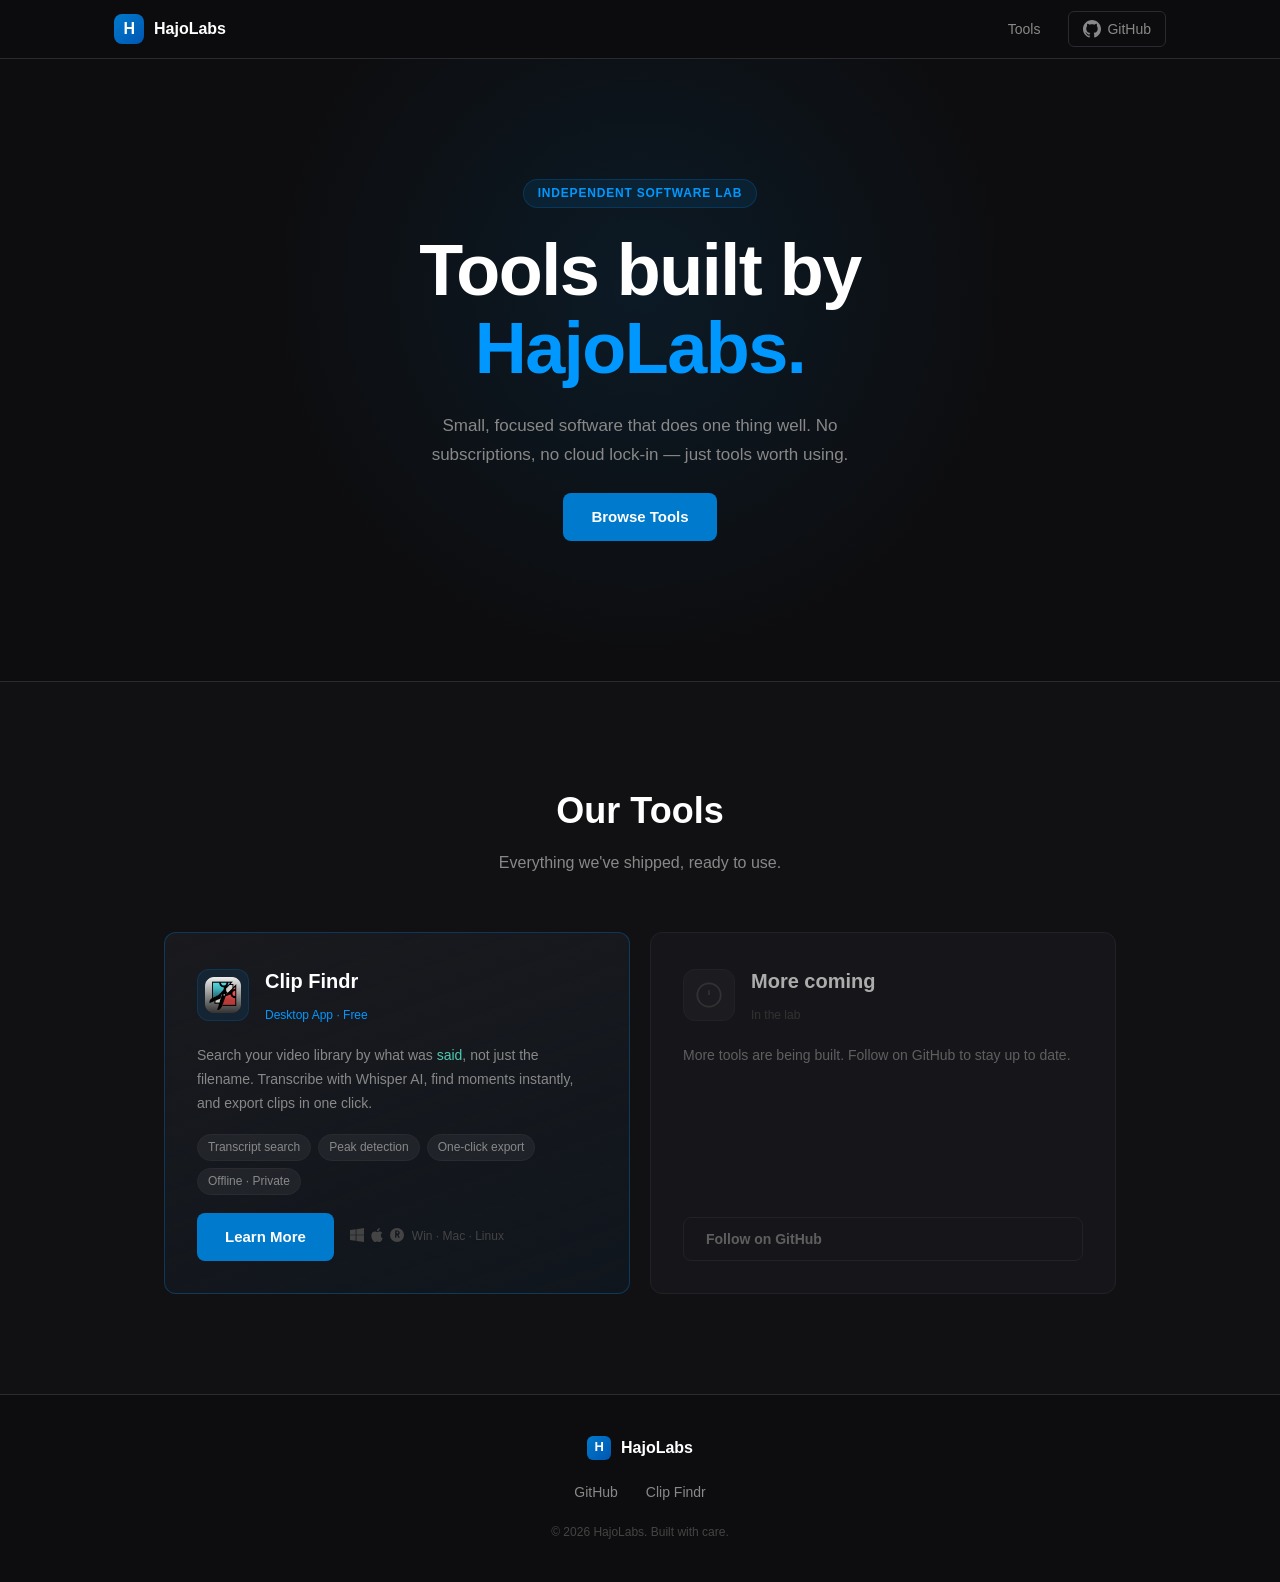
==== index.html @ a6c8dc25 "Initial commit: migrate HajoLabs site from clip-findr repo" ====
<!DOCTYPE html>
<html lang="en">
<head>
  <meta charset="UTF-8" />
  <meta name="viewport" content="width=device-width, initial-scale=1.0" />
  <title>HajoLabs — Tools worth using</title>
  <link rel="icon" type="image/webp" href="clipfindr/peaklogo.webp" />
  <link rel="stylesheet" href="style.css" />
</head>
<body>

  <!-- Nav -->
  <nav class="nav">
    <div class="nav-inner">
      <a href="#" class="nav-brand">
        <div class="brand-icon">H</div>
        <span>HajoLabs</span>
      </a>
      <div class="nav-links">
        <a href="#tools">Tools</a>
        <a href="https://github.com/joshsantiago04" target="_blank" class="nav-github">
          <svg width="18" height="18" viewBox="0 0 24 24" fill="currentColor">
            <path d="M12 0C5.37 0 0 5.37 0 12c0 5.3 3.438 9.8 8.205 11.385.6.113.82-.258.82-.577 0-.285-.01-1.04-.015-2.04-3.338.724-4.042-1.61-4.042-1.61-.546-1.385-1.335-1.755-1.335-1.755-1.087-.744.084-.729.084-.729 1.205.084 1.838 1.236 1.838 1.236 1.07 1.835 2.809 1.305 3.495.998.108-.776.417-1.305.76-1.605-2.665-.3-5.466-1.332-5.466-5.93 0-1.31.465-2.38 1.235-3.22-.135-.303-.54-1.523.105-3.176 0 0 1.005-.322 3.3 1.23.96-.267 1.98-.399 3-.405 1.02.006 2.04.138 3 .405 2.28-1.552 3.285-1.23 3.285-1.23.645 1.653.24 2.873.12 3.176.765.84 1.23 1.91 1.23 3.22 0 4.61-2.805 5.625-5.475 5.92.42.36.81 1.096.81 2.22 0 1.606-.015 2.896-.015 3.286 0 .315.21.69.825.57C20.565 21.795 24 17.295 24 12c0-6.63-5.37-12-12-12z"/>
          </svg>
          GitHub
        </a>
      </div>
    </div>
  </nav>

  <!-- Hero -->
  <section class="hero">
    <div class="hero-glow"></div>
    <div class="hero-center">
      <div class="hero-badge">Independent Software Lab</div>
      <h1 class="hero-title">
        Tools built by<br/>
        <span class="accent">HajoLabs.</span>
      </h1>
      <p class="hero-sub">
        Small, focused software that does one thing well.
        No subscriptions, no cloud lock-in — just tools worth using.
      </p>
      <a href="#tools" class="btn-primary">Browse Tools</a>
    </div>
  </section>

  <!-- Tools -->
  <section class="tools" id="tools">
    <div class="section-inner">
      <h2 class="section-title">Our Tools</h2>
      <p class="section-sub">Everything we've shipped, ready to use.</p>

      <div class="tool-grid">

        <!-- Clip Findr -->
        <div class="tool-card featured">
          <div class="tool-header">
            <div class="tool-icon cf">
              <img src="clipfindr/peaklogo.webp" alt="Clip Findr" />
            </div>
            <div class="tool-meta">
              <h3>Clip Findr</h3>
              <span class="tool-tag">Desktop App · Free</span>
            </div>
          </div>
          <p class="tool-desc">
            Search your video library by what was <em>said</em>, not just the filename.
            Transcribe with Whisper AI, find moments instantly, and export clips in one click.
          </p>
          <div class="tool-features">
            <span>Transcript search</span>
            <span>Peak detection</span>
            <span>One-click export</span>
            <span>Offline · Private</span>
          </div>
          <div class="tool-actions">
            <a href="clipfindr/" class="btn-primary">Learn More</a>
            <div class="tool-platforms">
              <span title="Windows">
                <svg width="14" height="14" viewBox="0 0 24 24" fill="currentColor">
                  <path d="M0 3.449L9.75 2.1v9.451H0m10.949-9.602L24 0v11.4H10.949M0 12.6h9.75v9.451L0 20.699M10.949 12.6H24V24l-12.9-1.801"/>
                </svg>
              </span>
              <span title="macOS">
                <svg width="14" height="14" viewBox="0 0 24 24" fill="currentColor">
                  <path d="M12.152 6.896c-.948 0-2.415-1.078-3.96-1.04-2.04.027-3.91 1.183-4.961 3.014-2.117 3.675-.546 9.103 1.519 12.09 1.013 1.454 2.208 3.09 3.792 3.039 1.52-.065 2.09-.987 3.935-.987 1.831 0 2.35.987 3.96.948 1.637-.026 2.676-1.48 3.676-2.948 1.156-1.688 1.636-3.325 1.662-3.415-.039-.013-3.182-1.221-3.22-4.857-.026-3.04 2.48-4.494 2.597-4.559-1.429-2.09-3.623-2.324-4.39-2.376-2-.156-3.675 1.09-4.61 1.09zM15.53 3.83c.843-1.012 1.4-2.427 1.245-3.83-1.207.052-2.662.805-3.532 1.818-.78.896-1.454 2.338-1.273 3.714 1.338.104 2.715-.688 3.559-1.701"/>
                </svg>
              </span>
              <span title="Linux">
                <svg width="14" height="14" viewBox="0 0 24 24" fill="currentColor">
                  <path d="M12 0a12 12 0 1 0 0 24A12 12 0 0 0 12 0zm-.5 4.17c.86-.03 1.74.17 2.55.55.64.29 1.2.72 1.64 1.27.61.74.92 1.7.88 2.64-.03.8-.31 1.58-.78 2.22-.36.48-.83.86-1.36 1.12l2.55 4.8h-2.45l-2.3-4.33h-1.27v4.33H8.87V4.27c.54-.08 1.09-.12 1.63-.1zm-.34 1.8v3.44h1.1c.55 0 1.1-.15 1.5-.5.35-.32.55-.78.53-1.25.02-.47-.16-.94-.5-1.27-.41-.35-.95-.5-1.49-.47l-1.14.05z"/>
                </svg>
              </span>
              <span class="platform-label">Win · Mac · Linux</span>
            </div>
          </div>
        </div>

        <!-- More coming soon -->
        <div class="tool-card coming-soon">
          <div class="tool-header">
            <div class="tool-icon placeholder">
              <svg width="28" height="28" viewBox="0 0 24 24" fill="none" stroke="currentColor" stroke-width="1.5">
                <circle cx="12" cy="12" r="10"/>
                <path d="M12 8v4M12 16h.01"/>
              </svg>
            </div>
            <div class="tool-meta">
              <h3>More coming</h3>
              <span class="tool-tag">In the lab</span>
            </div>
          </div>
          <p class="tool-desc">
            More tools are being built. Follow on GitHub to stay up to date.
          </p>
          <a href="https://github.com/joshsantiago04" target="_blank" class="btn-ghost">Follow on GitHub</a>
        </div>

      </div>
    </div>
  </section>

  <!-- Footer -->
  <footer class="footer">
    <div class="footer-inner">
      <div class="footer-brand">
        <div class="brand-icon sm">H</div>
        <span>HajoLabs</span>
      </div>
      <div class="footer-links">
        <a href="https://github.com/joshsantiago04" target="_blank">GitHub</a>
        <a href="clipfindr/">Clip Findr</a>
      </div>
      <p class="footer-copy">© 2026 HajoLabs. Built with care.</p>
    </div>
  </footer>

</body>
</html>
---- style.css ----
/* ── Reset & Base ── */
*, *::before, *::after {
  box-sizing: border-box;
  margin: 0;
  padding: 0;
}

:root {
  --bg:       #0d0d0f;
  --bg2:      #111114;
  --card:     #1a1a1e;
  --card2:    #1e1e22;
  --border:   #2a2a30;
  --accent:   #007acc;
  --accent2:  #0098ff;
  --green:    #2d6a4f;
  --green2:   #4ec9b0;
  --text:     #e0e0e0;
  --muted:    #888;
  --faint:    #444;
  --radius:   12px;
}

html { scroll-behavior: smooth; }

body {
  background: var(--bg);
  color: var(--text);
  font-family: -apple-system, BlinkMacSystemFont, 'Segoe UI', Roboto, sans-serif;
  line-height: 1.6;
  -webkit-font-smoothing: antialiased;
}

a { color: inherit; text-decoration: none; }

/* ── Brand Icon ── */
.brand-icon {
  width: 30px;
  height: 30px;
  border-radius: 8px;
  background: linear-gradient(135deg, var(--accent) 0%, #0056b3 100%);
  color: #fff;
  font-size: 16px;
  font-weight: 800;
  display: flex;
  align-items: center;
  justify-content: center;
  flex-shrink: 0;
  letter-spacing: -0.5px;
}

.brand-icon.sm {
  width: 24px;
  height: 24px;
  font-size: 13px;
  border-radius: 6px;
}

/* ── Nav ── */
.nav {
  position: sticky;
  top: 0;
  z-index: 100;
  background: rgba(13, 13, 15, 0.85);
  backdrop-filter: blur(12px);
  border-bottom: 1px solid var(--border);
}

.nav-inner {
  max-width: 1100px;
  margin: 0 auto;
  padding: 0 24px;
  height: 58px;
  display: flex;
  align-items: center;
  justify-content: space-between;
}

.nav-brand {
  display: flex;
  align-items: center;
  gap: 10px;
  font-weight: 700;
  font-size: 16px;
  color: #fff;
}

.nav-links {
  display: flex;
  align-items: center;
  gap: 28px;
  font-size: 14px;
  color: var(--muted);
}

.nav-links a { transition: color 0.15s; }
.nav-links a:hover { color: #fff; }

.nav-github {
  display: flex;
  align-items: center;
  gap: 6px;
  padding: 6px 14px;
  border: 1px solid var(--border);
  border-radius: 6px;
  transition: border-color 0.15s, color 0.15s !important;
}

.nav-github:hover {
  border-color: var(--faint);
  color: #fff !important;
}

/* ── Hero ── */
.hero {
  position: relative;
  overflow: hidden;
  padding: 120px 24px 140px;
  text-align: center;
  display: flex;
  flex-direction: column;
  align-items: center;
}

.hero-glow {
  position: absolute;
  top: 50%;
  left: 50%;
  transform: translate(-50%, -60%);
  width: 800px;
  height: 800px;
  background: radial-gradient(circle, rgba(0, 122, 204, 0.12) 0%, transparent 65%);
  pointer-events: none;
  z-index: 0;
}

.hero-center {
  position: relative;
  z-index: 1;
  max-width: 640px;
  width: 100%;
  display: flex;
  flex-direction: column;
  align-items: center;
  gap: 24px;
}

.hero-badge {
  display: inline-flex;
  align-items: center;
  padding: 4px 14px;
  background: rgba(0, 122, 204, 0.12);
  border: 1px solid rgba(0, 122, 204, 0.25);
  border-radius: 999px;
  font-size: 12px;
  font-weight: 600;
  text-transform: uppercase;
  letter-spacing: 0.8px;
  color: var(--accent2);
}

.hero-title {
  font-size: clamp(44px, 7vw, 72px);
  font-weight: 800;
  line-height: 1.08;
  color: #fff;
  letter-spacing: -1.5px;
}

.hero-title .accent {
  color: var(--accent2);
}

.hero-sub {
  font-size: 17px;
  color: var(--muted);
  line-height: 1.7;
  max-width: 480px;
}

/* ── Buttons ── */
.btn-primary {
  display: inline-block;
  padding: 12px 28px;
  background: var(--accent);
  color: #fff;
  font-size: 15px;
  font-weight: 600;
  border-radius: 8px;
  transition: background 0.15s, transform 0.1s;
}

.btn-primary:hover {
  background: var(--accent2);
  transform: translateY(-1px);
}

.btn-ghost {
  display: inline-block;
  padding: 10px 22px;
  background: transparent;
  color: var(--muted);
  font-size: 14px;
  font-weight: 600;
  border: 1px solid var(--border);
  border-radius: 8px;
  transition: border-color 0.15s, color 0.15s;
}

.btn-ghost:hover {
  border-color: var(--faint);
  color: #fff;
}

/* ── Sections ── */
.section-inner {
  max-width: 1000px;
  margin: 0 auto;
  padding: 0 24px;
}

.section-title {
  font-size: clamp(26px, 4vw, 36px);
  font-weight: 700;
  color: #fff;
  text-align: center;
  margin-bottom: 10px;
}

.section-sub {
  color: var(--muted);
  text-align: center;
  font-size: 16px;
  margin-bottom: 56px;
}

/* ── Tools Section ── */
.tools {
  padding: 100px 24px;
  background: var(--bg2);
  border-top: 1px solid var(--border);
}

.tool-grid {
  display: grid;
  grid-template-columns: repeat(2, 1fr);
  gap: 20px;
}

.tool-card {
  background: var(--card);
  border: 1px solid var(--border);
  border-radius: var(--radius);
  padding: 32px;
  display: flex;
  flex-direction: column;
  gap: 18px;
  transition: border-color 0.2s, transform 0.2s;
}

.tool-card:hover {
  border-color: var(--faint);
  transform: translateY(-2px);
}

.tool-card.featured {
  border-color: rgba(0, 122, 204, 0.35);
  background: linear-gradient(160deg, var(--card) 0%, rgba(0,122,204,0.05) 100%);
}

.tool-card.coming-soon {
  opacity: 0.65;
}

.tool-header {
  display: flex;
  align-items: center;
  gap: 16px;
}

.tool-icon {
  width: 52px;
  height: 52px;
  min-width: 52px;
  border-radius: 12px;
  display: flex;
  align-items: center;
  justify-content: center;
  flex-shrink: 0;
  overflow: hidden;
}

.tool-icon.cf {
  background: rgba(0,122,204,0.12);
  border: 1px solid rgba(0,122,204,0.2);
}

.tool-icon.cf img {
  width: 36px;
  height: 36px;
  max-width: 36px;
  max-height: 36px;
  object-fit: contain;
  display: block;
}

.tool-icon.placeholder {
  background: rgba(255,255,255,0.04);
  border: 1px solid var(--border);
  color: var(--faint);
}

.tool-meta h3 {
  font-size: 20px;
  font-weight: 700;
  color: #fff;
  margin-bottom: 4px;
}

.tool-tag {
  font-size: 12px;
  color: var(--accent2);
  font-weight: 500;
}

.coming-soon .tool-tag {
  color: var(--faint);
}

.tool-desc {
  font-size: 14px;
  color: var(--muted);
  line-height: 1.7;
  flex: 1;
}

.tool-desc em {
  font-style: normal;
  color: var(--green2);
  font-weight: 500;
}

.tool-features {
  display: flex;
  flex-wrap: wrap;
  gap: 7px;
}

.tool-features span {
  padding: 3px 10px;
  background: rgba(255,255,255,0.05);
  border: 1px solid var(--border);
  border-radius: 999px;
  font-size: 12px;
  color: var(--muted);
}

.tool-actions {
  display: flex;
  align-items: center;
  gap: 16px;
  flex-wrap: wrap;
}

.tool-platforms {
  display: flex;
  align-items: center;
  gap: 6px;
  color: var(--faint);
}

.tool-platforms svg { flex-shrink: 0; }

.platform-label {
  font-size: 12px;
  color: var(--faint);
  margin-left: 2px;
}

/* ── Footer ── */
.footer {
  border-top: 1px solid var(--border);
  padding: 40px 24px;
}

.footer-inner {
  max-width: 1100px;
  margin: 0 auto;
  display: flex;
  flex-direction: column;
  align-items: center;
  gap: 20px;
}

.footer-brand {
  display: flex;
  align-items: center;
  gap: 10px;
  font-weight: 700;
  color: #fff;
}

.footer-links {
  display: flex;
  gap: 28px;
  font-size: 14px;
  color: var(--muted);
}

.footer-links a { transition: color 0.15s; }
.footer-links a:hover { color: #fff; }

.footer-copy {
  font-size: 12px;
  color: var(--faint);
}

/* ── Responsive ── */
@media (max-width: 700px) {
  .hero { padding: 80px 24px 100px; }
  .tool-grid { grid-template-columns: 1fr; }
  .nav-links a:not(.nav-github) { display: none; }
}
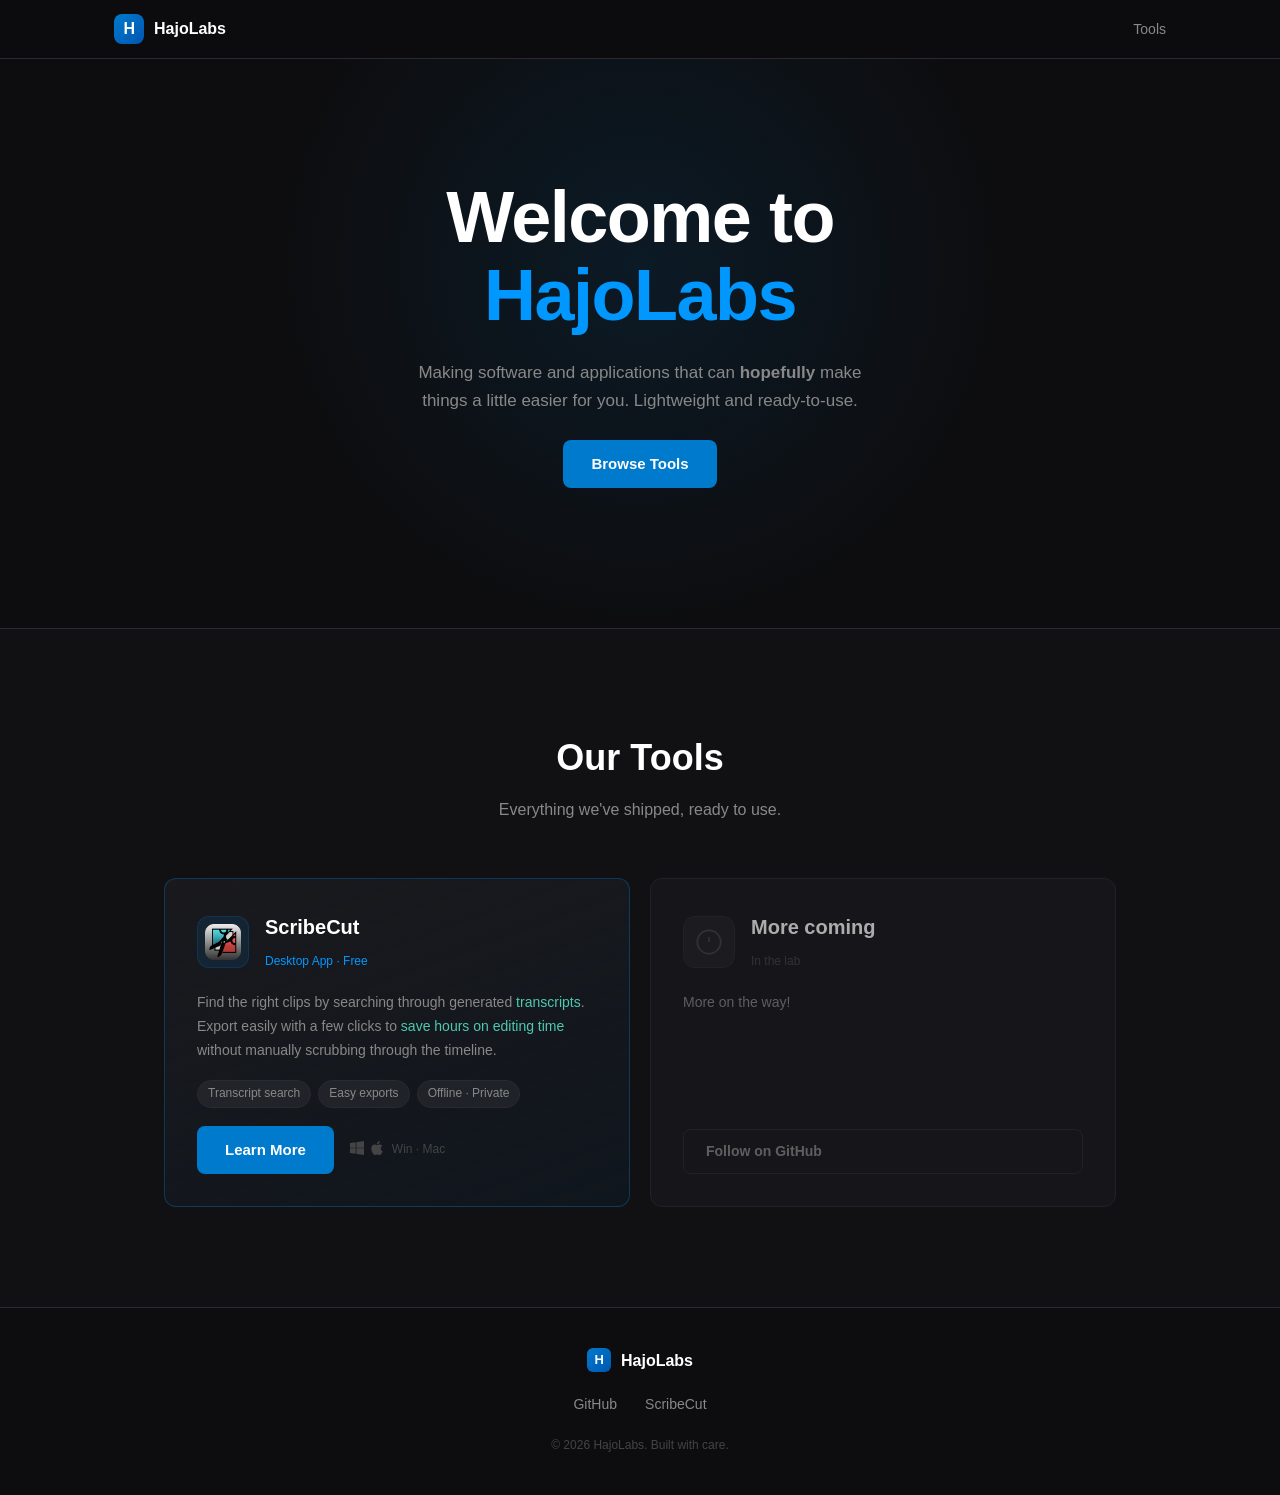
==== commit 836cd3b9: "Update HajoLabs site and ScribeCut landing page" ====
--- a/index.html
+++ b/index.html
@@ -1,140 +1,160 @@
-<!DOCTYPE html>
+<!doctype html>
 <html lang="en">
-<head>
-  <meta charset="UTF-8" />
-  <meta name="viewport" content="width=device-width, initial-scale=1.0" />
-  <title>HajoLabs — Tools worth using</title>
-  <link rel="icon" type="image/webp" href="clipfindr/peaklogo.webp" />
-  <link rel="stylesheet" href="style.css" />
-</head>
-<body>
+    <head>
+        <meta charset="UTF-8" />
+        <meta name="viewport" content="width=device-width, initial-scale=1.0" />
+        <title>HajoLabs — Lightweight Desktop Tools</title>
+        <link rel="icon" type="image/webp" href="scribecut/peaklogo.webp" />
+        <link rel="stylesheet" href="style.css" />
+    </head>
+    <body>
+        <!-- Nav -->
+        <nav class="nav">
+            <div class="nav-inner">
+                <a href="#" class="nav-brand">
+                    <div class="brand-icon">H</div>
+                    <span>HajoLabs</span>
+                </a>
+                <div class="nav-links">
+                    <a href="#tools">Tools</a>
+                </div>
+            </div>
+        </nav>
 
-  <!-- Nav -->
-  <nav class="nav">
-    <div class="nav-inner">
-      <a href="#" class="nav-brand">
-        <div class="brand-icon">H</div>
-        <span>HajoLabs</span>
-      </a>
-      <div class="nav-links">
-        <a href="#tools">Tools</a>
-        <a href="https://github.com/joshsantiago04" target="_blank" class="nav-github">
-          <svg width="18" height="18" viewBox="0 0 24 24" fill="currentColor">
-            <path d="M12 0C5.37 0 0 5.37 0 12c0 5.3 3.438 9.8 8.205 11.385.6.113.82-.258.82-.577 0-.285-.01-1.04-.015-2.04-3.338.724-4.042-1.61-4.042-1.61-.546-1.385-1.335-1.755-1.335-1.755-1.087-.744.084-.729.084-.729 1.205.084 1.838 1.236 1.838 1.236 1.07 1.835 2.809 1.305 3.495.998.108-.776.417-1.305.76-1.605-2.665-.3-5.466-1.332-5.466-5.93 0-1.31.465-2.38 1.235-3.22-.135-.303-.54-1.523.105-3.176 0 0 1.005-.322 3.3 1.23.96-.267 1.98-.399 3-.405 1.02.006 2.04.138 3 .405 2.28-1.552 3.285-1.23 3.285-1.23.645 1.653.24 2.873.12 3.176.765.84 1.23 1.91 1.23 3.22 0 4.61-2.805 5.625-5.475 5.92.42.36.81 1.096.81 2.22 0 1.606-.015 2.896-.015 3.286 0 .315.21.69.825.57C20.565 21.795 24 17.295 24 12c0-6.63-5.37-12-12-12z"/>
-          </svg>
-          GitHub
-        </a>
-      </div>
-    </div>
-  </nav>
+        <!-- Hero -->
+        <section class="hero">
+            <div class="hero-glow"></div>
+            <div class="hero-center">
+                <h1 class="hero-title">
+                    Welcome to <br />
+                    <span class="accent">HajoLabs</span>
+                </h1>
+                <p class="hero-sub">
+                    Making software and applications that can
+                    <b>hopefully</b> make things a little easier for you.
+                    Lightweight and ready-to-use.
+                </p>
+                <a href="#tools" class="btn-primary">Browse Tools</a>
+            </div>
+        </section>
 
-  <!-- Hero -->
-  <section class="hero">
-    <div class="hero-glow"></div>
-    <div class="hero-center">
-      <div class="hero-badge">Independent Software Lab</div>
-      <h1 class="hero-title">
-        Tools built by<br/>
-        <span class="accent">HajoLabs.</span>
-      </h1>
-      <p class="hero-sub">
-        Small, focused software that does one thing well.
-        No subscriptions, no cloud lock-in — just tools worth using.
-      </p>
-      <a href="#tools" class="btn-primary">Browse Tools</a>
-    </div>
-  </section>
+        <!-- Tools -->
+        <section class="tools" id="tools">
+            <div class="section-inner">
+                <h2 class="section-title">Our Tools</h2>
+                <p class="section-sub">
+                    Everything we've shipped, ready to use.
+                </p>
 
-  <!-- Tools -->
-  <section class="tools" id="tools">
-    <div class="section-inner">
-      <h2 class="section-title">Our Tools</h2>
-      <p class="section-sub">Everything we've shipped, ready to use.</p>
+                <div class="tool-grid">
+                    <!-- ScribeCut -->
+                    <div class="tool-card featured">
+                        <div class="tool-header">
+                            <div class="tool-icon cf">
+                                <img
+                                    src="scribecut/peaklogo.webp"
+                                    alt="ScribeCut"
+                                />
+                            </div>
+                            <div class="tool-meta">
+                                <h3>ScribeCut</h3>
+                                <span class="tool-tag">Desktop App · Free</span>
+                            </div>
+                        </div>
+                        <p class="tool-desc">
+                            Find the right clips by searching through generated
+                            <em>transcripts</em>. Export easily with a few
+                            clicks to
+                            <em>save hours on editing time</em> without manually
+                            scrubbing through the timeline.
+                        </p>
+                        <div class="tool-features">
+                            <span>Transcript search</span>
+                            <span>Easy exports</span>
+                            <span>Offline · Private</span>
+                        </div>
+                        <div class="tool-actions">
+                            <a href="scribecut/" class="btn-primary"
+                                >Learn More</a
+                            >
+                            <div class="tool-platforms">
+                                <span title="Windows">
+                                    <svg
+                                        width="14"
+                                        height="14"
+                                        viewBox="0 0 24 24"
+                                        fill="currentColor"
+                                    >
+                                        <path
+                                            d="M0 3.449L9.75 2.1v9.451H0m10.949-9.602L24 0v11.4H10.949M0 12.6h9.75v9.451L0 20.699M10.949 12.6H24V24l-12.9-1.801"
+                                        />
+                                    </svg>
+                                </span>
+                                <span title="macOS">
+                                    <svg
+                                        width="14"
+                                        height="14"
+                                        viewBox="0 0 24 24"
+                                        fill="currentColor"
+                                    >
+                                        <path
+                                            d="M12.152 6.896c-.948 0-2.415-1.078-3.96-1.04-2.04.027-3.91 1.183-4.961 3.014-2.117 3.675-.546 9.103 1.519 12.09 1.013 1.454 2.208 3.09 3.792 3.039 1.52-.065 2.09-.987 3.935-.987 1.831 0 2.35.987 3.96.948 1.637-.026 2.676-1.48 3.676-2.948 1.156-1.688 1.636-3.325 1.662-3.415-.039-.013-3.182-1.221-3.22-4.857-.026-3.04 2.48-4.494 2.597-4.559-1.429-2.09-3.623-2.324-4.39-2.376-2-.156-3.675 1.09-4.61 1.09zM15.53 3.83c.843-1.012 1.4-2.427 1.245-3.83-1.207.052-2.662.805-3.532 1.818-.78.896-1.454 2.338-1.273 3.714 1.338.104 2.715-.688 3.559-1.701"
+                                        />
+                                    </svg>
+                                </span>
+                                <span class="platform-label">Win · Mac</span>
+                            </div>
+                        </div>
+                    </div>
 
-      <div class="tool-grid">
+                    <!-- More coming soon -->
+                    <div class="tool-card coming-soon">
+                        <div class="tool-header">
+                            <div class="tool-icon placeholder">
+                                <svg
+                                    width="28"
+                                    height="28"
+                                    viewBox="0 0 24 24"
+                                    fill="none"
+                                    stroke="currentColor"
+                                    stroke-width="1.5"
+                                >
+                                    <circle cx="12" cy="12" r="10" />
+                                    <path d="M12 8v4M12 16h.01" />
+                                </svg>
+                            </div>
+                            <div class="tool-meta">
+                                <h3>More coming</h3>
+                                <span class="tool-tag">In the lab</span>
+                            </div>
+                        </div>
+                        <p class="tool-desc">More on the way!</p>
+                        <a
+                            href="https://github.com/joshsantiago04"
+                            target="_blank"
+                            class="btn-ghost"
+                            >Follow on GitHub</a
+                        >
+                    </div>
+                </div>
+            </div>
+        </section>
 
-        <!-- Clip Findr -->
-        <div class="tool-card featured">
-          <div class="tool-header">
-            <div class="tool-icon cf">
-              <img src="clipfindr/peaklogo.webp" alt="Clip Findr" />
+        <!-- Footer -->
+        <footer class="footer">
+            <div class="footer-inner">
+                <div class="footer-brand">
+                    <div class="brand-icon sm">H</div>
+                    <span>HajoLabs</span>
+                </div>
+                <div class="footer-links">
+                    <a href="https://github.com/joshsantiago04" target="_blank"
+                        >GitHub</a
+                    >
+                    <a href="scribecut/">ScribeCut</a>
+                </div>
+                <p class="footer-copy">© 2026 HajoLabs. Built with care.</p>
             </div>
-            <div class="tool-meta">
-              <h3>Clip Findr</h3>
-              <span class="tool-tag">Desktop App · Free</span>
-            </div>
-          </div>
-          <p class="tool-desc">
-            Search your video library by what was <em>said</em>, not just the filename.
-            Transcribe with Whisper AI, find moments instantly, and export clips in one click.
-          </p>
-          <div class="tool-features">
-            <span>Transcript search</span>
-            <span>Peak detection</span>
-            <span>One-click export</span>
-            <span>Offline · Private</span>
-          </div>
-          <div class="tool-actions">
-            <a href="clipfindr/" class="btn-primary">Learn More</a>
-            <div class="tool-platforms">
-              <span title="Windows">
-                <svg width="14" height="14" viewBox="0 0 24 24" fill="currentColor">
-                  <path d="M0 3.449L9.75 2.1v9.451H0m10.949-9.602L24 0v11.4H10.949M0 12.6h9.75v9.451L0 20.699M10.949 12.6H24V24l-12.9-1.801"/>
-                </svg>
-              </span>
-              <span title="macOS">
-                <svg width="14" height="14" viewBox="0 0 24 24" fill="currentColor">
-                  <path d="M12.152 6.896c-.948 0-2.415-1.078-3.96-1.04-2.04.027-3.91 1.183-4.961 3.014-2.117 3.675-.546 9.103 1.519 12.09 1.013 1.454 2.208 3.09 3.792 3.039 1.52-.065 2.09-.987 3.935-.987 1.831 0 2.35.987 3.96.948 1.637-.026 2.676-1.48 3.676-2.948 1.156-1.688 1.636-3.325 1.662-3.415-.039-.013-3.182-1.221-3.22-4.857-.026-3.04 2.48-4.494 2.597-4.559-1.429-2.09-3.623-2.324-4.39-2.376-2-.156-3.675 1.09-4.61 1.09zM15.53 3.83c.843-1.012 1.4-2.427 1.245-3.83-1.207.052-2.662.805-3.532 1.818-.78.896-1.454 2.338-1.273 3.714 1.338.104 2.715-.688 3.559-1.701"/>
-                </svg>
-              </span>
-              <span title="Linux">
-                <svg width="14" height="14" viewBox="0 0 24 24" fill="currentColor">
-                  <path d="M12 0a12 12 0 1 0 0 24A12 12 0 0 0 12 0zm-.5 4.17c.86-.03 1.74.17 2.55.55.64.29 1.2.72 1.64 1.27.61.74.92 1.7.88 2.64-.03.8-.31 1.58-.78 2.22-.36.48-.83.86-1.36 1.12l2.55 4.8h-2.45l-2.3-4.33h-1.27v4.33H8.87V4.27c.54-.08 1.09-.12 1.63-.1zm-.34 1.8v3.44h1.1c.55 0 1.1-.15 1.5-.5.35-.32.55-.78.53-1.25.02-.47-.16-.94-.5-1.27-.41-.35-.95-.5-1.49-.47l-1.14.05z"/>
-                </svg>
-              </span>
-              <span class="platform-label">Win · Mac · Linux</span>
-            </div>
-          </div>
-        </div>
-
-        <!-- More coming soon -->
-        <div class="tool-card coming-soon">
-          <div class="tool-header">
-            <div class="tool-icon placeholder">
-              <svg width="28" height="28" viewBox="0 0 24 24" fill="none" stroke="currentColor" stroke-width="1.5">
-                <circle cx="12" cy="12" r="10"/>
-                <path d="M12 8v4M12 16h.01"/>
-              </svg>
-            </div>
-            <div class="tool-meta">
-              <h3>More coming</h3>
-              <span class="tool-tag">In the lab</span>
-            </div>
-          </div>
-          <p class="tool-desc">
-            More tools are being built. Follow on GitHub to stay up to date.
-          </p>
-          <a href="https://github.com/joshsantiago04" target="_blank" class="btn-ghost">Follow on GitHub</a>
-        </div>
-
-      </div>
-    </div>
-  </section>
-
-  <!-- Footer -->
-  <footer class="footer">
-    <div class="footer-inner">
-      <div class="footer-brand">
-        <div class="brand-icon sm">H</div>
-        <span>HajoLabs</span>
-      </div>
-      <div class="footer-links">
-        <a href="https://github.com/joshsantiago04" target="_blank">GitHub</a>
-        <a href="clipfindr/">Clip Findr</a>
-      </div>
-      <p class="footer-copy">© 2026 HajoLabs. Built with care.</p>
-    </div>
-  </footer>
-
-</body>
+        </footer>
+    </body>
 </html>
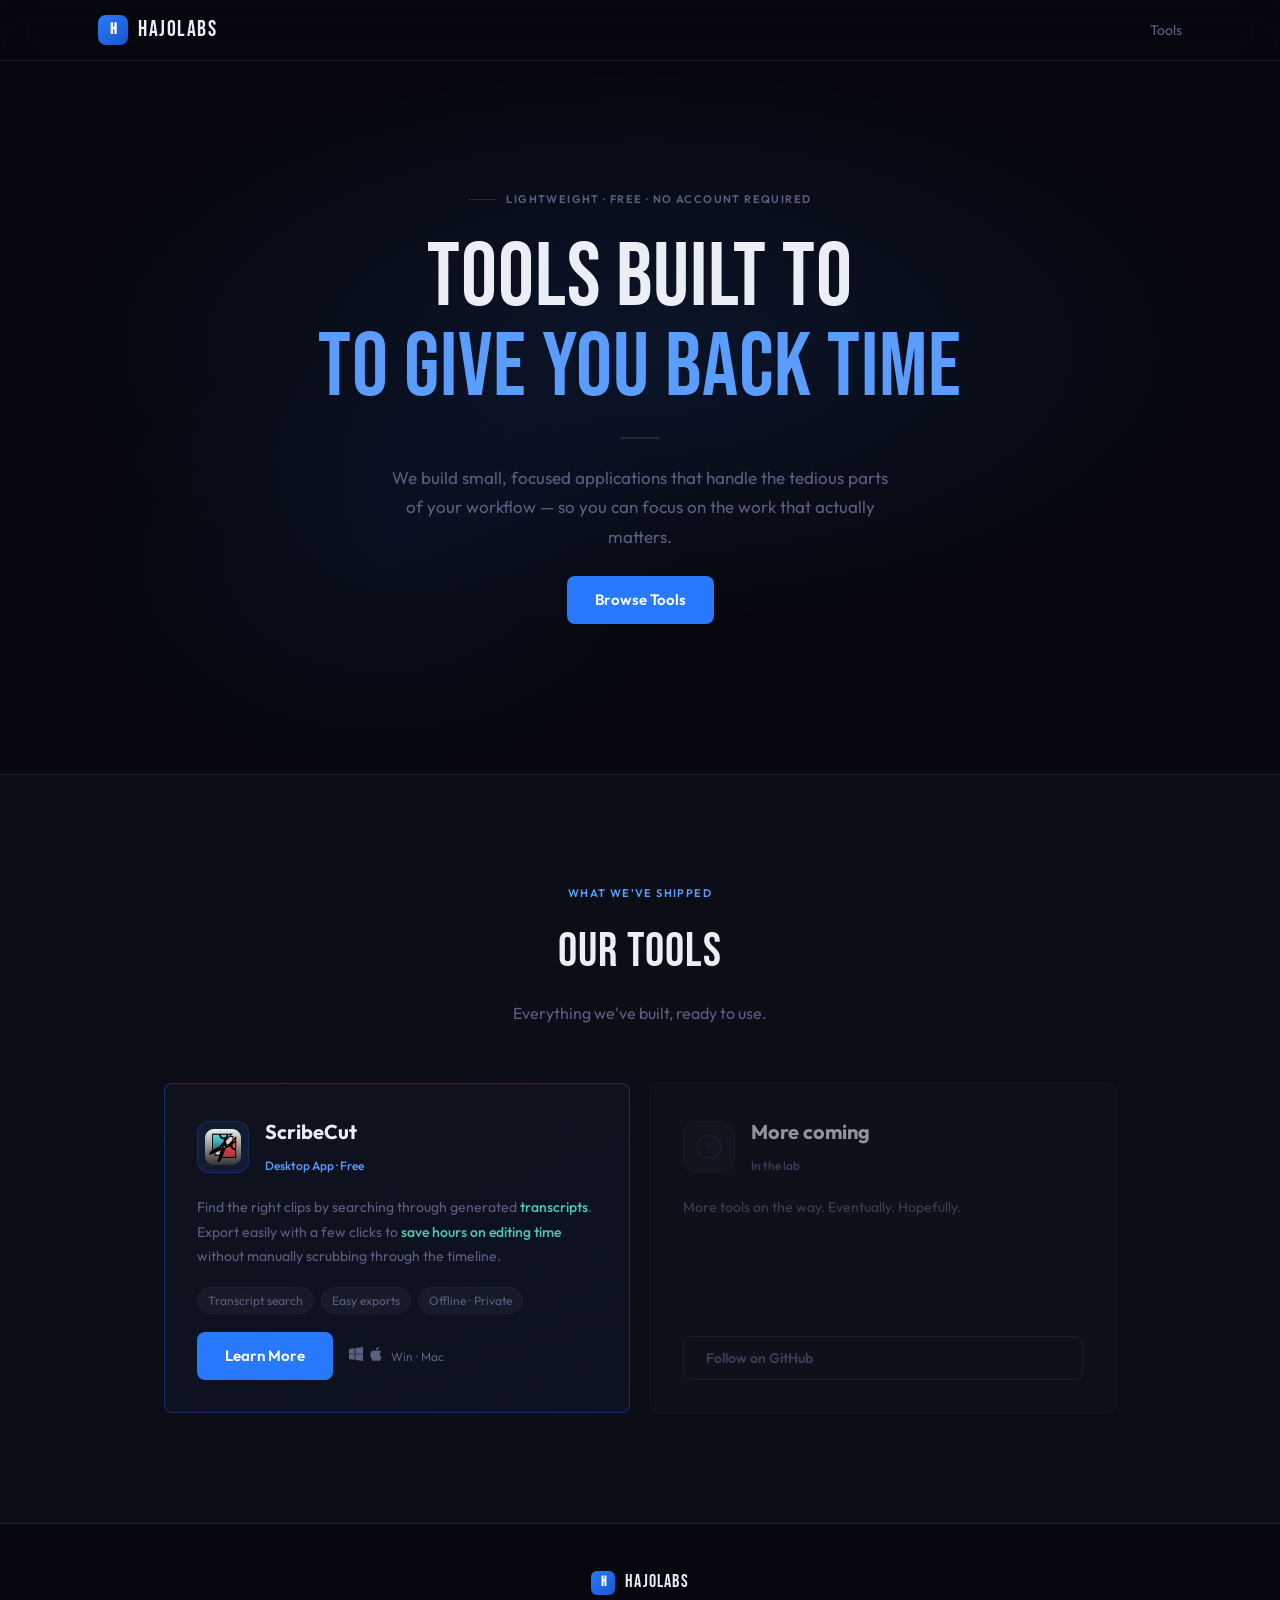
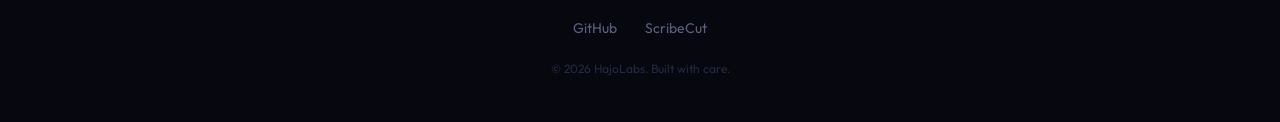
==== commit 7f1bddcb: "Update pages" ====
--- a/index.html
+++ b/index.html
@@ -5,6 +5,12 @@
         <meta name="viewport" content="width=device-width, initial-scale=1.0" />
         <title>HajoLabs — Lightweight Desktop Tools</title>
         <link rel="icon" type="image/webp" href="scribecut/peaklogo.webp" />
+        <link rel="preconnect" href="https://fonts.googleapis.com" />
+        <link rel="preconnect" href="https://fonts.gstatic.com" crossorigin />
+        <link
+            href="https://fonts.googleapis.com/css2?family=Bebas+Neue&family=Outfit:wght@300;400;500;600;700&display=swap"
+            rel="stylesheet"
+        />
         <link rel="stylesheet" href="style.css" />
     </head>
     <body>
@@ -24,15 +30,21 @@
         <!-- Hero -->
         <section class="hero">
             <div class="hero-glow"></div>
+            <div class="hero-glow2"></div>
             <div class="hero-center">
+                <div class="hero-eyebrow">
+                    <span class="hero-eyebrow-line"></span>
+                    Lightweight &middot; Free &middot; No Account Required
+                </div>
                 <h1 class="hero-title">
-                    Welcome to <br />
-                    <span class="accent">HajoLabs</span>
+                    Tools built to<br />
+                    <span class="accent">to give you back time</span>
                 </h1>
+                <div class="hero-divider"></div>
                 <p class="hero-sub">
-                    Making software and applications that can
-                    <b>hopefully</b> make things a little easier for you.
-                    Lightweight and ready-to-use.
+                    We build small, focused applications that handle the tedious
+                    parts of your workflow — so you can focus on the work that
+                    actually matters.
                 </p>
                 <a href="#tools" class="btn-primary">Browse Tools</a>
             </div>
@@ -41,14 +53,13 @@
         <!-- Tools -->
         <section class="tools" id="tools">
             <div class="section-inner">
+                <p class="section-label">What we've shipped</p>
                 <h2 class="section-title">Our Tools</h2>
-                <p class="section-sub">
-                    Everything we've shipped, ready to use.
-                </p>
+                <p class="section-sub">Everything we've built, ready to use.</p>
 
                 <div class="tool-grid">
                     <!-- ScribeCut -->
-                    <div class="tool-card featured">
+                    <div class="tool-card featured reveal">
                         <div class="tool-header">
                             <div class="tool-icon cf">
                                 <img
@@ -108,7 +119,10 @@
                     </div>
 
                     <!-- More coming soon -->
-                    <div class="tool-card coming-soon">
+                    <div
+                        class="tool-card coming-soon reveal"
+                        style="animation-delay: 0.1s"
+                    >
                         <div class="tool-header">
                             <div class="tool-icon placeholder">
                                 <svg
@@ -125,10 +139,14 @@
                             </div>
                             <div class="tool-meta">
                                 <h3>More coming</h3>
-                                <span class="tool-tag">In the lab</span>
+                                <span class="tool-tag muted-tag"
+                                    >In the lab</span
+                                >
                             </div>
                         </div>
-                        <p class="tool-desc">More on the way!</p>
+                        <p class="tool-desc">
+                            More tools on the way. Eventually. Hopefully.
+                        </p>
                         <a
                             href="https://github.com/joshsantiago04"
                             target="_blank"
@@ -156,5 +174,19 @@
                 <p class="footer-copy">© 2026 HajoLabs. Built with care.</p>
             </div>
         </footer>
+
+        <script>
+            const observer = new IntersectionObserver(
+                (entries) =>
+                    entries.forEach((e) => {
+                        if (e.isIntersecting)
+                            e.target.classList.add("revealed");
+                    }),
+                { threshold: 0.12 },
+            );
+            document
+                .querySelectorAll(".reveal")
+                .forEach((el) => observer.observe(el));
+        </script>
     </body>
 </html>
--- a/style.css
+++ b/style.css
@@ -1,423 +1,462 @@
 /* ── Reset & Base ── */
 *, *::before, *::after {
-  box-sizing: border-box;
-  margin: 0;
-  padding: 0;
+    box-sizing: border-box;
+    margin: 0;
+    padding: 0;
 }
 
 :root {
-  --bg:       #0d0d0f;
-  --bg2:      #111114;
-  --card:     #1a1a1e;
-  --card2:    #1e1e22;
-  --border:   #2a2a30;
-  --accent:   #007acc;
-  --accent2:  #0098ff;
-  --green:    #2d6a4f;
-  --green2:   #4ec9b0;
-  --text:     #e0e0e0;
-  --muted:    #888;
-  --faint:    #444;
-  --radius:   12px;
+    --bg:       #07080f;
+    --bg2:      #0b0d17;
+    --card:     #10121d;
+    --card2:    #141720;
+    --border:   #1b1e2e;
+    --border2:  #252a3d;
+    --accent:   #2979ff;
+    --accent2:  #5b9dff;
+    --green2:   #4ec9b0;
+    --text:     #c4c8d8;
+    --bright:   #eceef6;
+    --muted:    #5a6080;
+    --faint:    #242840;
+    --radius:   8px;
 }
 
 html { scroll-behavior: smooth; }
 
 body {
-  background: var(--bg);
-  color: var(--text);
-  font-family: -apple-system, BlinkMacSystemFont, 'Segoe UI', Roboto, sans-serif;
-  line-height: 1.6;
-  -webkit-font-smoothing: antialiased;
-}
+    background: var(--bg);
+    color: var(--text);
+    font-family: 'Outfit', sans-serif;
+    line-height: 1.6;
+    -webkit-font-smoothing: antialiased;
+}
+
+::-webkit-scrollbar { width: 5px; }
+::-webkit-scrollbar-track { background: var(--bg); }
+::-webkit-scrollbar-thumb { background: var(--border2); border-radius: 3px; }
+::-webkit-scrollbar-thumb:hover { background: var(--muted); }
 
 a { color: inherit; text-decoration: none; }
+
+/* ── Scroll reveal ── */
+.reveal {
+    opacity: 0;
+    transform: translateY(20px);
+    transition: opacity 0.55s cubic-bezier(0.22, 1, 0.36, 1), transform 0.55s cubic-bezier(0.22, 1, 0.36, 1);
+}
+.reveal.revealed {
+    opacity: 1;
+    transform: translateY(0);
+}
 
 /* ── Brand Icon ── */
 .brand-icon {
-  width: 30px;
-  height: 30px;
-  border-radius: 8px;
-  background: linear-gradient(135deg, var(--accent) 0%, #0056b3 100%);
-  color: #fff;
-  font-size: 16px;
-  font-weight: 800;
-  display: flex;
-  align-items: center;
-  justify-content: center;
-  flex-shrink: 0;
-  letter-spacing: -0.5px;
+    width: 30px;
+    height: 30px;
+    border-radius: 8px;
+    background: linear-gradient(135deg, var(--accent) 0%, #1a56cc 100%);
+    color: #fff;
+    font-size: 16px;
+    font-weight: 800;
+    display: flex;
+    align-items: center;
+    justify-content: center;
+    flex-shrink: 0;
+    letter-spacing: -0.5px;
 }
 
 .brand-icon.sm {
-  width: 24px;
-  height: 24px;
-  font-size: 13px;
-  border-radius: 6px;
+    width: 24px;
+    height: 24px;
+    font-size: 13px;
+    border-radius: 6px;
 }
 
 /* ── Nav ── */
 .nav {
-  position: sticky;
-  top: 0;
-  z-index: 100;
-  background: rgba(13, 13, 15, 0.85);
-  backdrop-filter: blur(12px);
-  border-bottom: 1px solid var(--border);
+    position: sticky;
+    top: 0;
+    z-index: 100;
+    background: rgba(7, 8, 15, 0.88);
+    backdrop-filter: blur(18px);
+    border-bottom: 1px solid var(--border);
 }
 
 .nav-inner {
-  max-width: 1100px;
-  margin: 0 auto;
-  padding: 0 24px;
-  height: 58px;
-  display: flex;
-  align-items: center;
-  justify-content: space-between;
+    max-width: 1140px;
+    margin: 0 auto;
+    padding: 0 28px;
+    height: 60px;
+    display: flex;
+    align-items: center;
+    justify-content: space-between;
 }
 
 .nav-brand {
-  display: flex;
-  align-items: center;
-  gap: 10px;
-  font-weight: 700;
-  font-size: 16px;
-  color: #fff;
+    display: flex;
+    align-items: center;
+    gap: 10px;
+    font-family: 'Bebas Neue', sans-serif;
+    font-size: 22px;
+    letter-spacing: 1.5px;
+    color: var(--bright);
 }
 
 .nav-links {
-  display: flex;
-  align-items: center;
-  gap: 28px;
-  font-size: 14px;
-  color: var(--muted);
+    display: flex;
+    align-items: center;
+    gap: 28px;
+    font-size: 14px;
+    color: var(--muted);
 }
 
 .nav-links a { transition: color 0.15s; }
-.nav-links a:hover { color: #fff; }
-
-.nav-github {
-  display: flex;
-  align-items: center;
-  gap: 6px;
-  padding: 6px 14px;
-  border: 1px solid var(--border);
-  border-radius: 6px;
-  transition: border-color 0.15s, color 0.15s !important;
-}
-
-.nav-github:hover {
-  border-color: var(--faint);
-  color: #fff !important;
-}
+.nav-links a:hover { color: var(--bright); }
 
 /* ── Hero ── */
 .hero {
-  position: relative;
-  overflow: hidden;
-  padding: 120px 24px 140px;
-  text-align: center;
-  display: flex;
-  flex-direction: column;
-  align-items: center;
+    position: relative;
+    overflow: hidden;
+    padding: 130px 24px 150px;
+    text-align: center;
+    display: flex;
+    flex-direction: column;
+    align-items: center;
 }
 
 .hero-glow {
-  position: absolute;
-  top: 50%;
-  left: 50%;
-  transform: translate(-50%, -60%);
-  width: 800px;
-  height: 800px;
-  background: radial-gradient(circle, rgba(0, 122, 204, 0.12) 0%, transparent 65%);
-  pointer-events: none;
-  z-index: 0;
+    position: absolute;
+    inset: 0;
+    background: radial-gradient(ellipse 70% 60% at 50% 40%, rgba(41, 121, 255, 0.11) 0%, transparent 65%);
+    pointer-events: none;
+    z-index: 0;
+}
+
+.hero-glow2 {
+    position: absolute;
+    inset: 0;
+    background: radial-gradient(ellipse 40% 50% at 30% 70%, rgba(41, 121, 255, 0.06) 0%, transparent 60%);
+    pointer-events: none;
+    z-index: 0;
 }
 
 .hero-center {
-  position: relative;
-  z-index: 1;
-  max-width: 640px;
-  width: 100%;
-  display: flex;
-  flex-direction: column;
-  align-items: center;
-  gap: 24px;
-}
-
-.hero-badge {
-  display: inline-flex;
-  align-items: center;
-  padding: 4px 14px;
-  background: rgba(0, 122, 204, 0.12);
-  border: 1px solid rgba(0, 122, 204, 0.25);
-  border-radius: 999px;
-  font-size: 12px;
-  font-weight: 600;
-  text-transform: uppercase;
-  letter-spacing: 0.8px;
-  color: var(--accent2);
+    position: relative;
+    z-index: 1;
+    max-width: 660px;
+    width: 100%;
+    display: flex;
+    flex-direction: column;
+    align-items: center;
+    gap: 24px;
+}
+
+.hero-eyebrow {
+    display: flex;
+    align-items: center;
+    gap: 10px;
+    font-size: 11px;
+    font-weight: 600;
+    text-transform: uppercase;
+    letter-spacing: 1.4px;
+    color: var(--muted);
+}
+
+.hero-eyebrow-line {
+    display: inline-block;
+    width: 28px;
+    height: 1px;
+    background: var(--border2);
 }
 
 .hero-title {
-  font-size: clamp(44px, 7vw, 72px);
-  font-weight: 800;
-  line-height: 1.08;
-  color: #fff;
-  letter-spacing: -1.5px;
+    font-family: 'Bebas Neue', sans-serif;
+    font-size: clamp(56px, 8vw, 90px);
+    font-weight: 400;
+    line-height: 1.0;
+    color: var(--bright);
+    letter-spacing: 1px;
 }
 
 .hero-title .accent {
-  color: var(--accent2);
+    color: var(--accent2);
+}
+
+.hero-divider {
+    width: 40px;
+    height: 2px;
+    background: var(--border2);
+    border-radius: 2px;
 }
 
 .hero-sub {
-  font-size: 17px;
-  color: var(--muted);
-  line-height: 1.7;
-  max-width: 480px;
+    font-size: 17px;
+    color: var(--muted);
+    line-height: 1.75;
+    max-width: 500px;
 }
 
 /* ── Buttons ── */
 .btn-primary {
-  display: inline-block;
-  padding: 12px 28px;
-  background: var(--accent);
-  color: #fff;
-  font-size: 15px;
-  font-weight: 600;
-  border-radius: 8px;
-  transition: background 0.15s, transform 0.1s;
+    display: inline-block;
+    padding: 12px 28px;
+    background: var(--accent);
+    color: #fff;
+    font-family: 'Outfit', sans-serif;
+    font-size: 15px;
+    font-weight: 600;
+    border-radius: var(--radius);
+    transition: background 0.15s, transform 0.1s;
 }
 
 .btn-primary:hover {
-  background: var(--accent2);
-  transform: translateY(-1px);
+    background: var(--accent2);
+    transform: translateY(-1px);
 }
 
 .btn-ghost {
-  display: inline-block;
-  padding: 10px 22px;
-  background: transparent;
-  color: var(--muted);
-  font-size: 14px;
-  font-weight: 600;
-  border: 1px solid var(--border);
-  border-radius: 8px;
-  transition: border-color 0.15s, color 0.15s;
+    display: inline-block;
+    padding: 10px 22px;
+    background: transparent;
+    color: var(--muted);
+    font-family: 'Outfit', sans-serif;
+    font-size: 14px;
+    font-weight: 600;
+    border: 1px solid var(--border2);
+    border-radius: var(--radius);
+    transition: border-color 0.15s, color 0.15s;
 }
 
 .btn-ghost:hover {
-  border-color: var(--faint);
-  color: #fff;
+    border-color: var(--muted);
+    color: var(--bright);
 }
 
 /* ── Sections ── */
 .section-inner {
-  max-width: 1000px;
-  margin: 0 auto;
-  padding: 0 24px;
+    max-width: 1000px;
+    margin: 0 auto;
+    padding: 0 24px;
+}
+
+.section-label {
+    font-size: 11px;
+    font-weight: 600;
+    text-transform: uppercase;
+    letter-spacing: 1.4px;
+    color: var(--accent2);
+    text-align: center;
+    margin-bottom: 12px;
 }
 
 .section-title {
-  font-size: clamp(26px, 4vw, 36px);
-  font-weight: 700;
-  color: #fff;
-  text-align: center;
-  margin-bottom: 10px;
+    font-family: 'Bebas Neue', sans-serif;
+    font-size: clamp(32px, 5vw, 48px);
+    font-weight: 400;
+    letter-spacing: 1px;
+    color: var(--bright);
+    text-align: center;
+    margin-bottom: 10px;
 }
 
 .section-sub {
-  color: var(--muted);
-  text-align: center;
-  font-size: 16px;
-  margin-bottom: 56px;
+    color: var(--muted);
+    text-align: center;
+    font-size: 16px;
+    margin-bottom: 56px;
 }
 
 /* ── Tools Section ── */
 .tools {
-  padding: 100px 24px;
-  background: var(--bg2);
-  border-top: 1px solid var(--border);
+    padding: 110px 24px;
+    background: var(--bg2);
+    border-top: 1px solid var(--border);
 }
 
 .tool-grid {
-  display: grid;
-  grid-template-columns: repeat(2, 1fr);
-  gap: 20px;
+    display: grid;
+    grid-template-columns: repeat(2, 1fr);
+    gap: 20px;
 }
 
 .tool-card {
-  background: var(--card);
-  border: 1px solid var(--border);
-  border-radius: var(--radius);
-  padding: 32px;
-  display: flex;
-  flex-direction: column;
-  gap: 18px;
-  transition: border-color 0.2s, transform 0.2s;
+    background: var(--card);
+    border: 1px solid var(--border);
+    border-radius: var(--radius);
+    padding: 32px;
+    display: flex;
+    flex-direction: column;
+    gap: 18px;
+    transition: border-color 0.2s, transform 0.2s;
 }
 
 .tool-card:hover {
-  border-color: var(--faint);
-  transform: translateY(-2px);
+    border-color: var(--border2);
+    transform: translateY(-2px);
 }
 
 .tool-card.featured {
-  border-color: rgba(0, 122, 204, 0.35);
-  background: linear-gradient(160deg, var(--card) 0%, rgba(0,122,204,0.05) 100%);
+    border-color: rgba(41, 121, 255, 0.3);
+    background: linear-gradient(160deg, var(--card) 0%, rgba(41, 121, 255, 0.05) 100%);
+}
+
+.tool-card.featured:hover {
+    border-color: rgba(41, 121, 255, 0.5);
 }
 
 .tool-card.coming-soon {
-  opacity: 0.65;
+    opacity: 0.6;
 }
 
 .tool-header {
-  display: flex;
-  align-items: center;
-  gap: 16px;
+    display: flex;
+    align-items: center;
+    gap: 16px;
 }
 
 .tool-icon {
-  width: 52px;
-  height: 52px;
-  min-width: 52px;
-  border-radius: 12px;
-  display: flex;
-  align-items: center;
-  justify-content: center;
-  flex-shrink: 0;
-  overflow: hidden;
+    width: 52px;
+    height: 52px;
+    min-width: 52px;
+    border-radius: 12px;
+    display: flex;
+    align-items: center;
+    justify-content: center;
+    flex-shrink: 0;
+    overflow: hidden;
 }
 
 .tool-icon.cf {
-  background: rgba(0,122,204,0.12);
-  border: 1px solid rgba(0,122,204,0.2);
+    background: rgba(41, 121, 255, 0.1);
+    border: 1px solid rgba(41, 121, 255, 0.2);
 }
 
 .tool-icon.cf img {
-  width: 36px;
-  height: 36px;
-  max-width: 36px;
-  max-height: 36px;
-  object-fit: contain;
-  display: block;
+    width: 36px;
+    height: 36px;
+    max-width: 36px;
+    max-height: 36px;
+    object-fit: contain;
+    display: block;
 }
 
 .tool-icon.placeholder {
-  background: rgba(255,255,255,0.04);
-  border: 1px solid var(--border);
-  color: var(--faint);
+    background: rgba(255, 255, 255, 0.03);
+    border: 1px solid var(--border);
+    color: var(--faint);
 }
 
 .tool-meta h3 {
-  font-size: 20px;
-  font-weight: 700;
-  color: #fff;
-  margin-bottom: 4px;
+    font-size: 20px;
+    font-weight: 700;
+    color: var(--bright);
+    margin-bottom: 4px;
 }
 
 .tool-tag {
-  font-size: 12px;
-  color: var(--accent2);
-  font-weight: 500;
-}
-
-.coming-soon .tool-tag {
-  color: var(--faint);
+    font-size: 12px;
+    color: var(--accent2);
+    font-weight: 500;
+}
+
+.muted-tag {
+    color: var(--muted) !important;
 }
 
 .tool-desc {
-  font-size: 14px;
-  color: var(--muted);
-  line-height: 1.7;
-  flex: 1;
+    font-size: 14px;
+    color: var(--muted);
+    line-height: 1.75;
+    flex: 1;
 }
 
 .tool-desc em {
-  font-style: normal;
-  color: var(--green2);
-  font-weight: 500;
+    font-style: normal;
+    color: var(--green2);
+    font-weight: 500;
 }
 
 .tool-features {
-  display: flex;
-  flex-wrap: wrap;
-  gap: 7px;
+    display: flex;
+    flex-wrap: wrap;
+    gap: 7px;
 }
 
 .tool-features span {
-  padding: 3px 10px;
-  background: rgba(255,255,255,0.05);
-  border: 1px solid var(--border);
-  border-radius: 999px;
-  font-size: 12px;
-  color: var(--muted);
+    padding: 3px 10px;
+    background: rgba(255, 255, 255, 0.04);
+    border: 1px solid var(--border);
+    border-radius: 999px;
+    font-size: 12px;
+    color: var(--muted);
 }
 
 .tool-actions {
-  display: flex;
-  align-items: center;
-  gap: 16px;
-  flex-wrap: wrap;
+    display: flex;
+    align-items: center;
+    gap: 16px;
+    flex-wrap: wrap;
 }
 
 .tool-platforms {
-  display: flex;
-  align-items: center;
-  gap: 6px;
-  color: var(--faint);
+    display: flex;
+    align-items: center;
+    gap: 6px;
+    color: var(--muted);
 }
 
 .tool-platforms svg { flex-shrink: 0; }
 
 .platform-label {
-  font-size: 12px;
-  color: var(--faint);
-  margin-left: 2px;
+    font-size: 12px;
+    color: var(--muted);
+    margin-left: 2px;
 }
 
 /* ── Footer ── */
 .footer {
-  border-top: 1px solid var(--border);
-  padding: 40px 24px;
+    border-top: 1px solid var(--border);
+    padding: 44px 24px;
 }
 
 .footer-inner {
-  max-width: 1100px;
-  margin: 0 auto;
-  display: flex;
-  flex-direction: column;
-  align-items: center;
-  gap: 20px;
+    max-width: 1140px;
+    margin: 0 auto;
+    display: flex;
+    flex-direction: column;
+    align-items: center;
+    gap: 20px;
 }
 
 .footer-brand {
-  display: flex;
-  align-items: center;
-  gap: 10px;
-  font-weight: 700;
-  color: #fff;
+    display: flex;
+    align-items: center;
+    gap: 10px;
+    font-family: 'Bebas Neue', sans-serif;
+    font-size: 18px;
+    letter-spacing: 1.2px;
+    color: var(--bright);
 }
 
 .footer-links {
-  display: flex;
-  gap: 28px;
-  font-size: 14px;
-  color: var(--muted);
+    display: flex;
+    gap: 28px;
+    font-size: 14px;
+    color: var(--muted);
 }
 
 .footer-links a { transition: color 0.15s; }
-.footer-links a:hover { color: #fff; }
+.footer-links a:hover { color: var(--bright); }
 
 .footer-copy {
-  font-size: 12px;
-  color: var(--faint);
+    font-size: 12px;
+    color: var(--faint);
 }
 
 /* ── Responsive ── */
 @media (max-width: 700px) {
-  .hero { padding: 80px 24px 100px; }
-  .tool-grid { grid-template-columns: 1fr; }
-  .nav-links a:not(.nav-github) { display: none; }
-}
+    .hero { padding: 80px 24px 100px; }
+    .tool-grid { grid-template-columns: 1fr; }
+    .nav-links a:not(.nav-github) { display: none; }
+}
